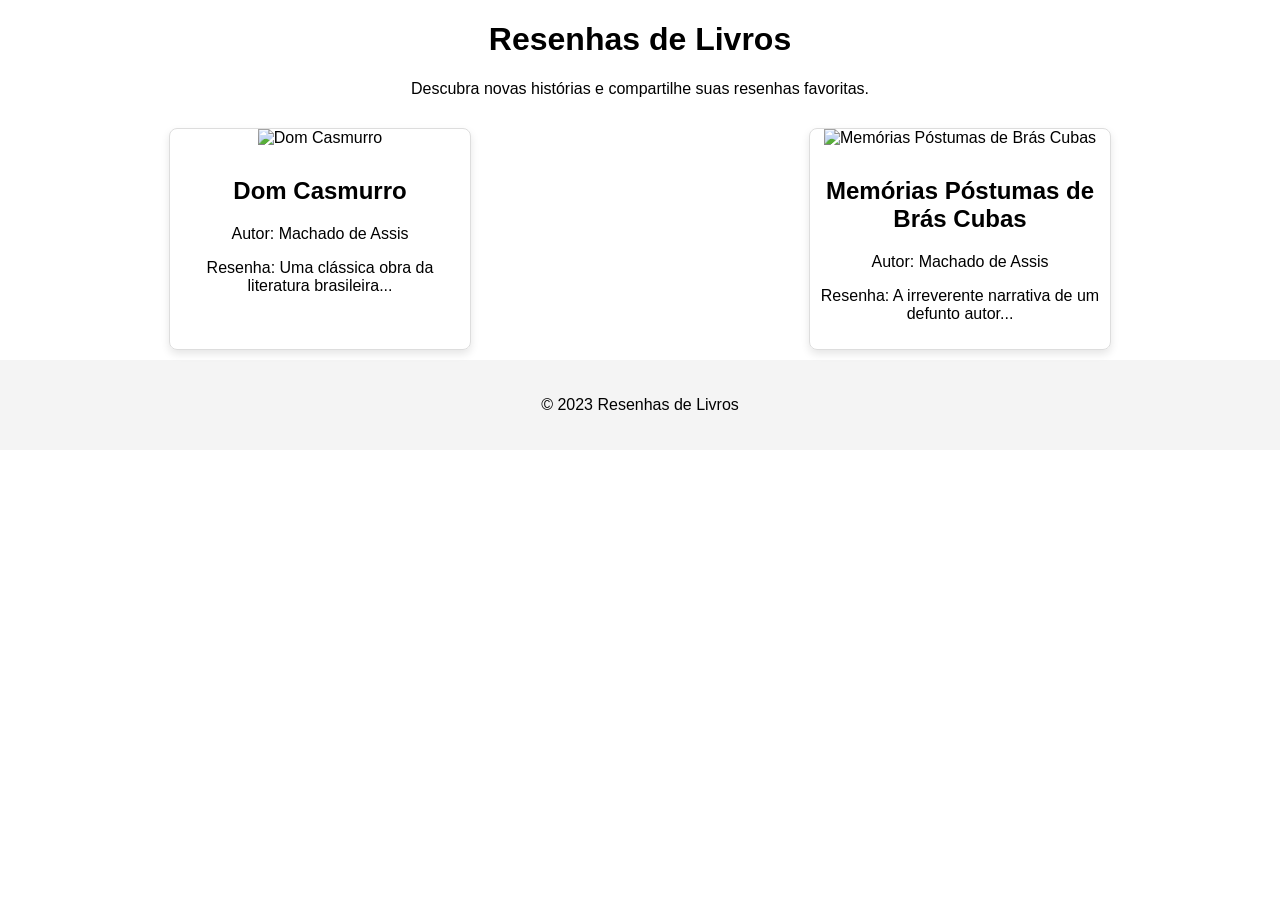
==== index.html @ 8d3d5dda "20231203 20:00 - primeira inclusão" ====
<!DOCTYPE html>
<html lang="pt-br">
<head>
    <meta charset="UTF-8">
    <meta name="viewport" content="width=device-width, initial-scale=1.0">
    <link rel="stylesheet" href="styles.css">
    <title>Resenhas de Livros</title>
</head>
<body>
    <header>
        <h1>Resenhas de Livros</h1>
        <p>Descubra novas histórias e compartilhe suas resenhas favoritas.</p>
    </header>
    
    <main>
        <section class="livros-section">
            <ul class="livros-lista" id="livros-lista">
                <!-- Os livros serão adicionados dinamicamente aqui -->
            </ul>
        </section>
    </main>

    <footer>
        <p>&copy; 2023 Resenhas de Livros</p>
    </footer>

    <script src="script.js"></script>
</body>
</html>
---- styles.css ----
body {
    font-family: Arial, sans-serif;
    margin: 0;
    padding: 0;
}

header {
    text-align: center;
    margin: 20px;
}

main {
    text-align: center;
}

.livros-lista {
    list-style: none;
    padding: 0;
    margin: 0;
    display: flex;
    flex-wrap: wrap; /* Permite que os livros se movam para a próxima linha se não couberem */
    justify-content: space-around; /* Distribui os livros uniformemente na linha */
}

.livro-item {
    width: 300px; /* Largura fixa para cada livro */
    margin: 10px;
    border: 1px solid #ddd;
    border-radius: 8px;
    overflow: hidden;
    box-shadow: 0 4px 8px rgba(0, 0, 0, 0.1);
    transition: transform 0.2s ease-in-out;
    cursor: pointer;
}

.livro-item:hover {
    transform: scale(1.05);
}

.Capa_livro {
    width: 100%;
    height: auto;
}

.livro-info {
    padding: 10px;
}

footer {
    text-align: center;
    padding: 20px;
    background-color: #f4f4f4;
}

/* ... (seu código existente) ... */

.livro-item {
    position: relative; /* Permite posicionar elementos filhos em relação a este elemento pai */
    width: 300px;
    margin: 10px;
    border: 1px solid #ddd;
    border-radius: 8px;
    overflow: hidden;
    box-shadow: 0 4px 8px rgba(0, 0, 0, 0.1);
    transition: transform 0.2s ease-in-out;
    cursor: pointer;
}

.livro-info-overlay {
    position: absolute;
    bottom: 0;
    left: 0;
    width: 100%;
    background-color: rgba(0, 0, 0, 0.7);
    color: white;
    padding: 8px;
    text-align: center;
    opacity: 0;
    transition: opacity 0.3s ease;
}

.livro-item:hover .livro-info-overlay {
    opacity: 1;
}

/* ... (seu código existente) ... */
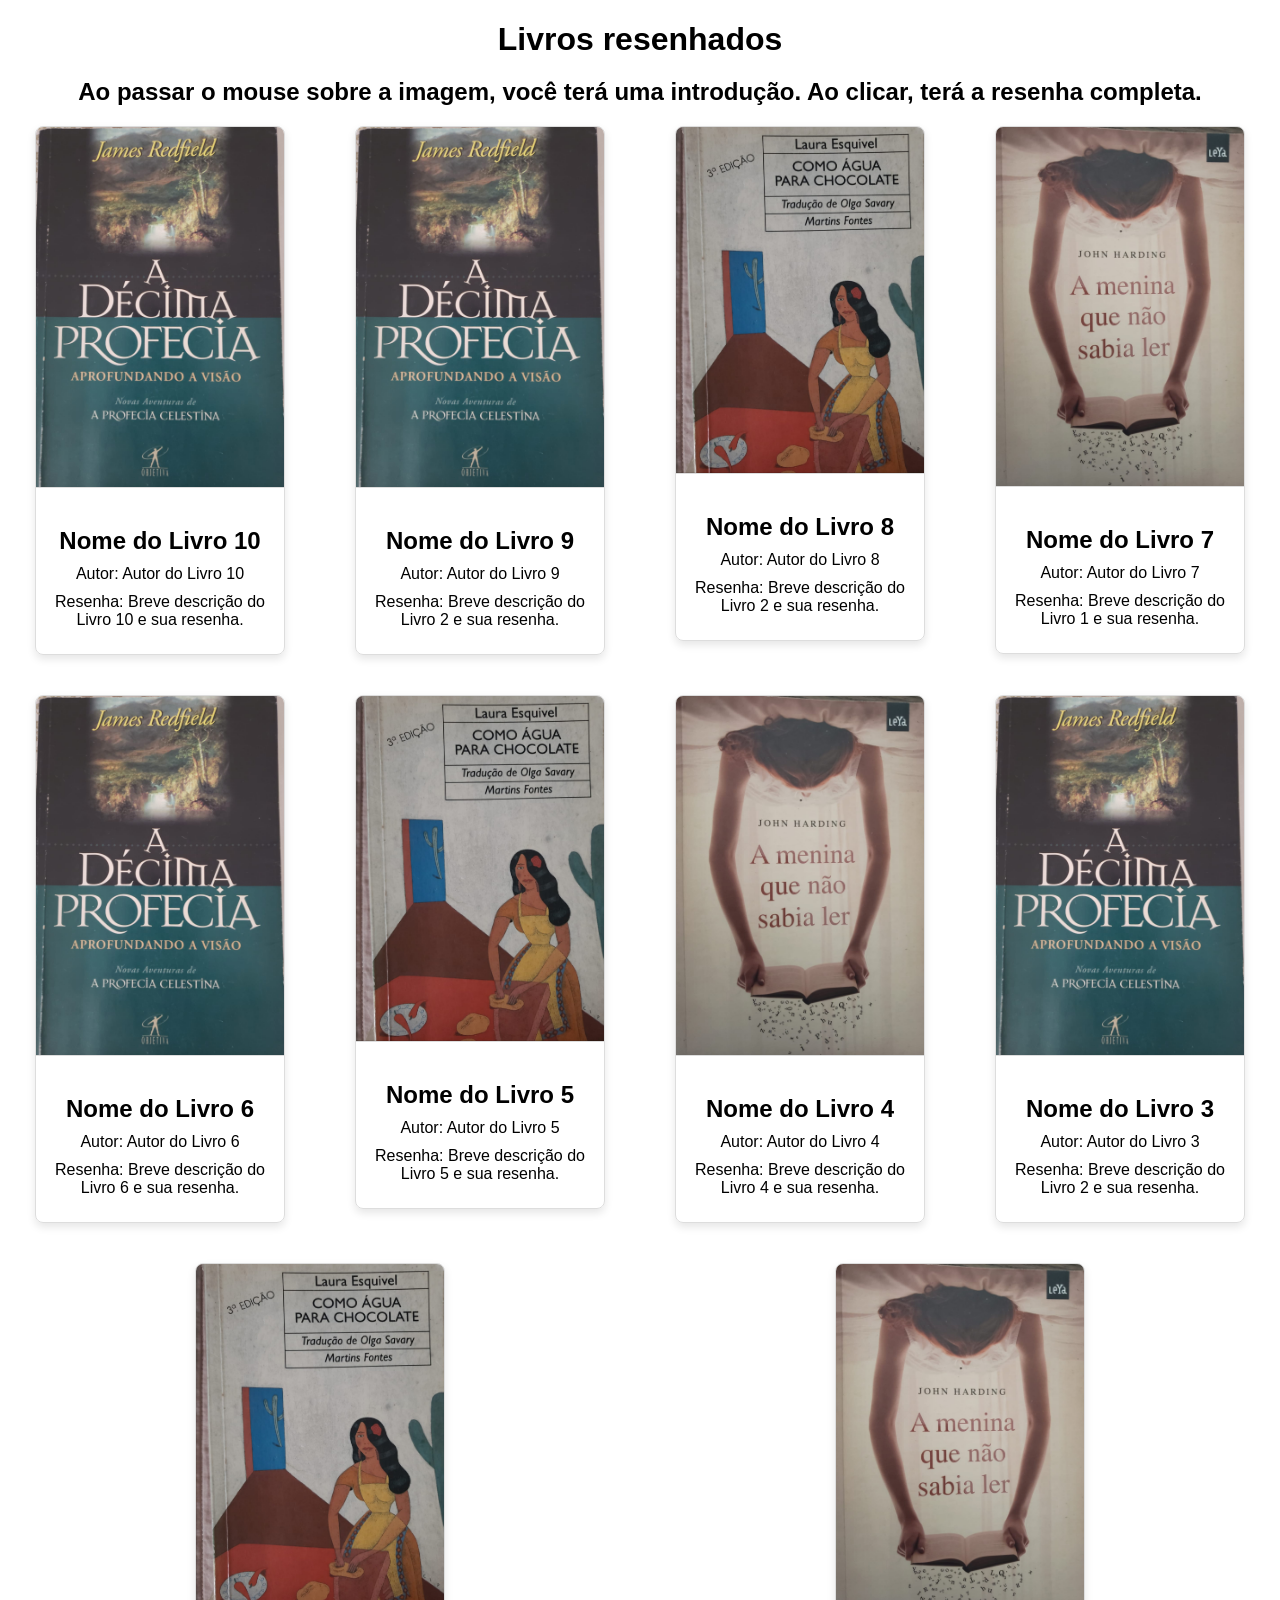
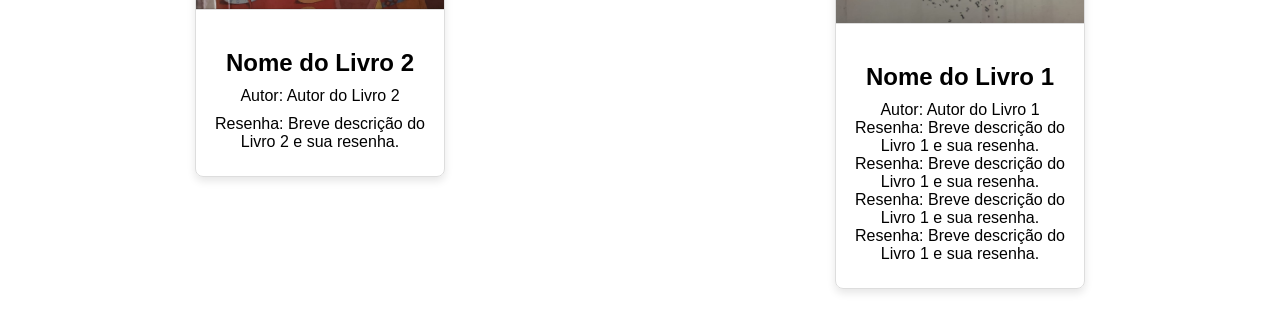
==== commit 9abc5ded: "20231203 20:200 - segunda" ====
--- a/index.html
+++ b/index.html
@@ -1,29 +1,140 @@
 <!DOCTYPE html>
-<html lang="pt-br">
+<html lang="en">
 <head>
     <meta charset="UTF-8">
     <meta name="viewport" content="width=device-width, initial-scale=1.0">
-    <link rel="stylesheet" href="styles.css">
-    <title>Resenhas de Livros</title>
+    <link rel="stylesheet" href="/resenha_livro.css">
+    <title>Resenha de Livros</title>
 </head>
 <body>
     <header>
-        <h1>Resenhas de Livros</h1>
-        <p>Descubra novas histórias e compartilhe suas resenhas favoritas.</p>
+        <h1 id="titulo-principal">Livros resenhados</h1>
+        <h2 id="subtitulo">Ao passar o mouse sobre a imagem, você terá uma introdução. Ao clicar, terá a resenha completa.</h2>
     </header>
-    
     <main>
         <section class="livros-section">
-            <ul class="livros-lista" id="livros-lista">
-                <!-- Os livros serão adicionados dinamicamente aqui -->
+            <ul class="livros-lista">
+
+                <li class="livro-item">
+                    <div class="livro-card">
+                        <img src="/Capa_livro/a_decima_profecia.jpg" class="Capa_livro" alt="Capa do Livro 10" >
+                        <div class="livro-info">
+                            <h1>Nome do Livro 10</h1>
+                            <p>Autor: Autor do Livro 10</p>
+                            <p>Resenha: Breve descrição do Livro 10 e sua resenha.</p>
+                        </div>
+                    </div>
+                </li>
+
+                <li class="livro-item">
+                    <div class="livro-card">
+                        <img src="/Capa_livro/a_decima_profecia.jpg" class="Capa_livro" alt="Capa do Livro 9" >
+                        <div class="livro-info">
+                            <h1>Nome do Livro 9</h1>
+                            <p>Autor: Autor do Livro 9</p>
+                            <p>Resenha: Breve descrição do Livro 2 e sua resenha.</p>
+                        </div>
+                    </div>
+                </li>
+
+                <li class="livro-item">
+                    <div class="livro-card">
+                        <img src="/Capa_livro/como_agua_para_chocolate.jpg" class="Capa_livro" alt="Capa do Livro 8" >
+                        <div class="livro-info">
+                            <h1>Nome do Livro 8</h1>
+                            <p>Autor: Autor do Livro 8</p>
+                            <p>Resenha: Breve descrição do Livro 2 e sua resenha.</p>
+                        </div>
+                    </div>
+                </li>
+
+                <li class="livro-item">
+                    <div class="livro-card">
+                        <img src="/Capa_livro/a_menina_que_nao_sabia_ler.jpg" class="Capa_livro" alt="Capa do Livro 7" >
+                        <div class="livro-info">
+                            <h1>Nome do Livro 7</h1>
+                            <p>Autor: Autor do Livro 7</p>
+                            <p>Resenha: Breve descrição do Livro 1 e sua resenha.</p>
+                        </div>
+                    </div>
+                </li>
+
+                <li class="livro-item">
+                    <div class="livro-card">
+                        <img src="/Capa_livro/a_decima_profecia.jpg" class="Capa_livro" alt="Capa do Livro 6" >
+                        <div class="livro-info">
+                            <h1>Nome do Livro 6</h1>
+                            <p>Autor: Autor do Livro 6</p>
+                            <p>Resenha: Breve descrição do Livro 6 e sua resenha.</p>
+                        </div>
+                    </div>
+                </li>
+
+                <li class="livro-item">
+                    <div class="livro-card">
+                        <img src="/Capa_livro/como_agua_para_chocolate.jpg" class="Capa_livro" alt="Capa do Livro 5" >
+                        <div class="livro-info">
+                            <h1>Nome do Livro 5</h1>
+                            <p>Autor: Autor do Livro 5</p>
+                            <p>Resenha: Breve descrição do Livro 5 e sua resenha.</p>
+                        </div>
+                    </div>
+                </li>
+
+                <li class="livro-item">
+                    <div class="livro-card">
+                        <img src="/Capa_livro/a_menina_que_nao_sabia_ler.jpg" class="Capa_livro" alt="Capa do Livro 4" >
+                        <div class="livro-info">
+                            <h1>Nome do Livro 4</h1>
+                            <p>Autor: Autor do Livro 4</p>
+                            <p>Resenha: Breve descrição do Livro 4 e sua resenha.</p>
+                        </div>
+                    </div>
+                </li>
+
+                <li class="livro-item">
+                    <div class="livro-card">
+                        <img src="/Capa_livro/a_decima_profecia.jpg" class="Capa_livro" alt="Capa do Livro 3" >
+                        <div class="livro-info">
+                            <h1>Nome do Livro 3</h1>
+                            <p>Autor: Autor do Livro 3</p>
+                            <p>Resenha: Breve descrição do Livro 2 e sua resenha.</p>
+                        </div>
+                    </div>
+                </li>
+
+                <li class="livro-item">
+                    <div class="livro-card">
+                        <img src="/Capa_livro/como_agua_para_chocolate.jpg" class="Capa_livro" alt="Capa do Livro 2" >
+                        <div class="livro-info">
+                            <h1>Nome do Livro 2</h1>
+                            <p>Autor: Autor do Livro 2</p>
+                            <p>Resenha: Breve descrição do Livro 2 e sua resenha.</p>
+                        </div>
+                    </div>    
+                </li>
+
+                <li class="livro-item">
+                    <div class="livro-card">
+                        <img src="/Capa_livro/a_menina_que_nao_sabia_ler.jpg" class="Capa_livro" alt="Capa do Livro 1" >
+                        <div class="livro-info">
+                            <h1>Nome do Livro 1</h1>
+                            <p>Autor: Autor do Livro 1<br>
+                            Resenha: Breve descrição do Livro 1 e sua resenha.<br>
+                            Resenha: Breve descrição do Livro 1 e sua resenha.<br>
+                            Resenha: Breve descrição do Livro 1 e sua resenha.<br>
+                            Resenha: Breve descrição do Livro 1 e sua resenha.</p>                                                                                    
+                        </div>
+                    </div>    
+                </li>
+
+                <!-- Adicione mais livros conforme necessário -->
             </ul>
         </section>
     </main>
-
     <footer>
-        <p>&copy; 2023 Resenhas de Livros</p>
+        <!-- Rodapé com links, informações, etc. -->
     </footer>
-
-    <script src="script.js"></script>
+    <script src="/resenha_livro.js"></script>
 </body>
-</html>
+</html>
--- a/resenha_livro.css
+++ b/resenha_livro.css
@@ -0,0 +1,78 @@
+body {
+    font-family: Arial, sans-serif;
+    margin: 0;
+    padding: 0;
+}
+
+header {
+    text-align: center;
+    margin: 20px;
+}
+
+main {
+    text-align: center;
+}
+
+ .livros-lista {
+    list-style: none;
+    padding: 0;
+    margin: 0;
+    display: flex;
+    flex-wrap: wrap; /* Permite que os itens da lista sejam distribuídos em várias linhas */
+    justify-content: space-around; /* Distribui os itens uniformemente ao longo do contêiner */
+}
+
+.livro-item {
+    margin: 0 30px 40px; /* Espaçamento entre os livros     margin: 0 10px 20px; /* Espaçamento entre os livros */
+    flex: 1 0 20%; /* Faz com que os itens ocupem pelo menos 20% da largura e cresçam conforme o espaço disponível */
+    max-width: 250px; /* Largura máxima para garantir que os itens não fiquem muito largos */
+    box-sizing: border-box; /* Garante que a largura inclua padding e borda */
+}
+
+/* .Capa_livro {
+    max-width: 100%; */
+/*    height: auto; /* Para garantir que a imagem mantenha a proporção */
+/* } */
+
+/* Estilos para a imagem dentro do card */
+.Capa_livro {
+    width: 100%;
+    height: auto;
+    border-bottom: 1px solid #ddd; /* Adicione uma linha separadora entre a imagem e as informações */
+}
+
+/* Adicione estilos para o card do livro */
+/* .livro-card { */
+/*    border: 1px solid #ddd; /* Adiciona uma borda fina ao redor do card */
+ /*   border-radius: 8px; /* Adiciona bordas arredondadas ao card */
+ /*   overflow: hidden; /* Garante que o conteúdo dentro do card não ultrapasse as bordas arredondadas */
+ /*   box-shadow: 0 4px 8px rgba(0, 0, 0, 0.1); /* Adiciona uma sombra sutil para dar destaque */
+ /*   transition: transform 0.2s ease-in-out; /* Adiciona uma transição suave ao card */
+/* } */
+
+.livro-card {
+    border: 1px solid #ddd; /* Adicione uma borda para destacar os cards */
+    border-radius: 8px; /* Borda arredondada */
+    overflow: hidden; /* Certifique-se de que o conteúdo não ultrapasse os limites do card */
+    box-shadow: 0 4px 8px rgba(0, 0, 0, 0.1); /* Adicione uma sombra suave para efeito de elevação */
+    transition: transform 0.2s ease-in-out; /* Adicione uma transição suave ao passar o mouse */
+    cursor: pointer; /* Mude o cursor ao passar o mouse */
+}
+
+.livro-card:hover {
+    transform: scale(1.05); /* Faz o card aumentar um pouco ao passar o mouse */
+}
+
+/* Modifique o CSS para a lista de livros */
+
+.livro-info {
+    padding: 15px;
+}
+
+h1 {
+    margin-bottom: 10px;
+}
+
+p {
+    margin: 10px 0;
+}
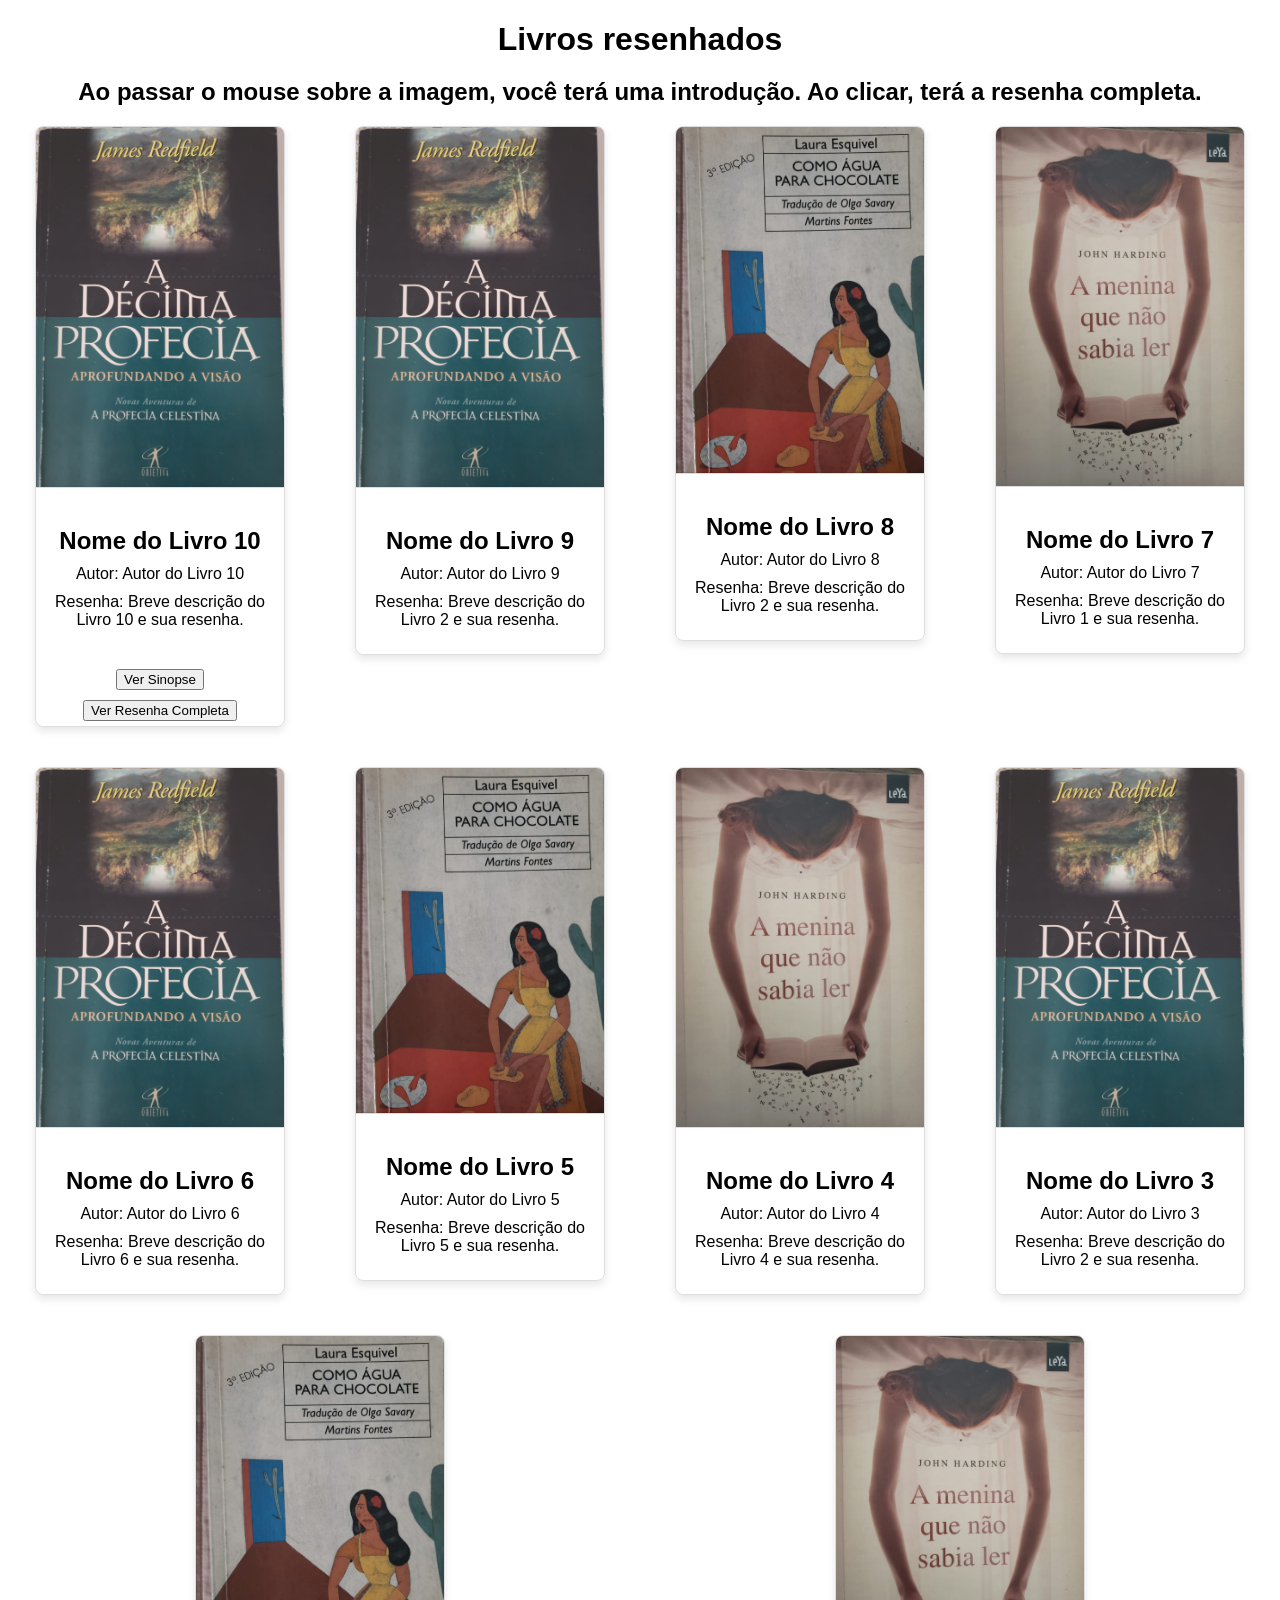
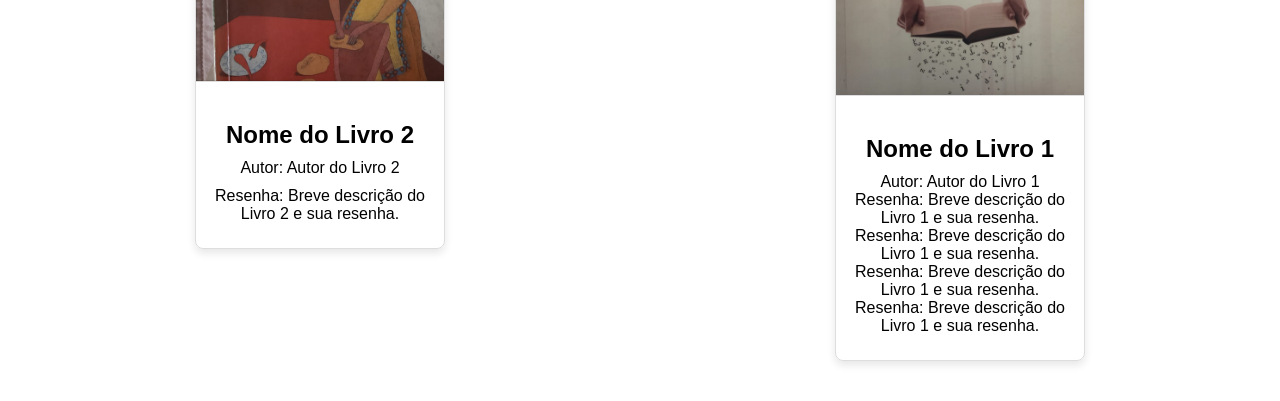
==== commit 279a7abd: "20231205 09:00 terceiro" ====
--- a/index.html
+++ b/index.html
@@ -17,18 +17,23 @@
 
                 <li class="livro-item">
                     <div class="livro-card">
-                        <img src="/Capa_livro/a_decima_profecia.jpg" class="Capa_livro" alt="Capa do Livro 10" >
+                        <img src="/a_decima_profecia.jpg" class="Capa_livro" alt="Capa do Livro 10" >
                         <div class="livro-info">
                             <h1>Nome do Livro 10</h1>
                             <p>Autor: Autor do Livro 10</p>
                             <p>Resenha: Breve descrição do Livro 10 e sua resenha.</p>
+                        </div>
+                        <!-- Dentro da div .livro-info -->
+                        <div class="livro-buttons">
+                            <button class="ver-sinopse">Ver Sinopse</button>
+                            <button class="ver-resenha">Ver Resenha Completa</button>
                         </div>
                     </div>
                 </li>
 
                 <li class="livro-item">
                     <div class="livro-card">
-                        <img src="/Capa_livro/a_decima_profecia.jpg" class="Capa_livro" alt="Capa do Livro 9" >
+                        <img src="/a_decima_profecia.jpg" class="Capa_livro" alt="Capa do Livro 9" >
                         <div class="livro-info">
                             <h1>Nome do Livro 9</h1>
                             <p>Autor: Autor do Livro 9</p>
@@ -39,7 +44,7 @@
 
                 <li class="livro-item">
                     <div class="livro-card">
-                        <img src="/Capa_livro/como_agua_para_chocolate.jpg" class="Capa_livro" alt="Capa do Livro 8" >
+                        <img src="/como_agua_para_chocolate.jpg" class="Capa_livro" alt="Capa do Livro 8" >
                         <div class="livro-info">
                             <h1>Nome do Livro 8</h1>
                             <p>Autor: Autor do Livro 8</p>
@@ -50,7 +55,7 @@
 
                 <li class="livro-item">
                     <div class="livro-card">
-                        <img src="/Capa_livro/a_menina_que_nao_sabia_ler.jpg" class="Capa_livro" alt="Capa do Livro 7" >
+                        <img src="/a_menina_que_nao_sabia_ler.jpg" class="Capa_livro" alt="Capa do Livro 7" >
                         <div class="livro-info">
                             <h1>Nome do Livro 7</h1>
                             <p>Autor: Autor do Livro 7</p>
@@ -61,7 +66,7 @@
 
                 <li class="livro-item">
                     <div class="livro-card">
-                        <img src="/Capa_livro/a_decima_profecia.jpg" class="Capa_livro" alt="Capa do Livro 6" >
+                        <img src="/a_decima_profecia.jpg" class="Capa_livro" alt="Capa do Livro 6" >
                         <div class="livro-info">
                             <h1>Nome do Livro 6</h1>
                             <p>Autor: Autor do Livro 6</p>
@@ -72,7 +77,7 @@
 
                 <li class="livro-item">
                     <div class="livro-card">
-                        <img src="/Capa_livro/como_agua_para_chocolate.jpg" class="Capa_livro" alt="Capa do Livro 5" >
+                        <img src="/como_agua_para_chocolate.jpg" class="Capa_livro" alt="Capa do Livro 5" >
                         <div class="livro-info">
                             <h1>Nome do Livro 5</h1>
                             <p>Autor: Autor do Livro 5</p>
@@ -83,7 +88,7 @@
 
                 <li class="livro-item">
                     <div class="livro-card">
-                        <img src="/Capa_livro/a_menina_que_nao_sabia_ler.jpg" class="Capa_livro" alt="Capa do Livro 4" >
+                        <img src="/a_menina_que_nao_sabia_ler.jpg" class="Capa_livro" alt="Capa do Livro 4" >
                         <div class="livro-info">
                             <h1>Nome do Livro 4</h1>
                             <p>Autor: Autor do Livro 4</p>
@@ -94,7 +99,7 @@
 
                 <li class="livro-item">
                     <div class="livro-card">
-                        <img src="/Capa_livro/a_decima_profecia.jpg" class="Capa_livro" alt="Capa do Livro 3" >
+                        <img src="/a_decima_profecia.jpg" class="Capa_livro" alt="Capa do Livro 3" >
                         <div class="livro-info">
                             <h1>Nome do Livro 3</h1>
                             <p>Autor: Autor do Livro 3</p>
@@ -105,7 +110,7 @@
 
                 <li class="livro-item">
                     <div class="livro-card">
-                        <img src="/Capa_livro/como_agua_para_chocolate.jpg" class="Capa_livro" alt="Capa do Livro 2" >
+                        <img src="/como_agua_para_chocolate.jpg" class="Capa_livro" alt="Capa do Livro 2" >
                         <div class="livro-info">
                             <h1>Nome do Livro 2</h1>
                             <p>Autor: Autor do Livro 2</p>
@@ -116,7 +121,7 @@
 
                 <li class="livro-item">
                     <div class="livro-card">
-                        <img src="/Capa_livro/a_menina_que_nao_sabia_ler.jpg" class="Capa_livro" alt="Capa do Livro 1" >
+                        <img src="/a_menina_que_nao_sabia_ler.jpg" class="Capa_livro" alt="Capa do Livro 1" >
                         <div class="livro-info">
                             <h1>Nome do Livro 1</h1>
                             <p>Autor: Autor do Livro 1<br>
--- a/resenha_livro.css
+++ b/resenha_livro.css
@@ -41,15 +41,6 @@
     border-bottom: 1px solid #ddd; /* Adicione uma linha separadora entre a imagem e as informações */
 }
 
-/* Adicione estilos para o card do livro */
-/* .livro-card { */
-/*    border: 1px solid #ddd; /* Adiciona uma borda fina ao redor do card */
- /*   border-radius: 8px; /* Adiciona bordas arredondadas ao card */
- /*   overflow: hidden; /* Garante que o conteúdo dentro do card não ultrapasse as bordas arredondadas */
- /*   box-shadow: 0 4px 8px rgba(0, 0, 0, 0.1); /* Adiciona uma sombra sutil para dar destaque */
- /*   transition: transform 0.2s ease-in-out; /* Adiciona uma transição suave ao card */
-/* } */
-
 .livro-card {
     border: 1px solid #ddd; /* Adicione uma borda para destacar os cards */
     border-radius: 8px; /* Borda arredondada */
@@ -65,8 +56,26 @@
 
 /* Modifique o CSS para a lista de livros */
 
+/* .livro-info {
+    padding: 15px;
+} */
 .livro-info {
     padding: 15px;
+    overflow: hidden; /* Adiciona um overflow escondido para esconder a sinopse completa */
+    transition: height 0.3s ease-in-out; /* Adiciona uma transição suave na altura */
+}
+
+.expandido-sinopse {
+    height: auto; /* Define a altura para automático ao expandir */
+}
+
+.livro-buttons {
+    text-align: center;
+    margin-top: 10px;
+}
+
+.livro-buttons button {
+    margin: 5px;
 }
 
 h1 {
